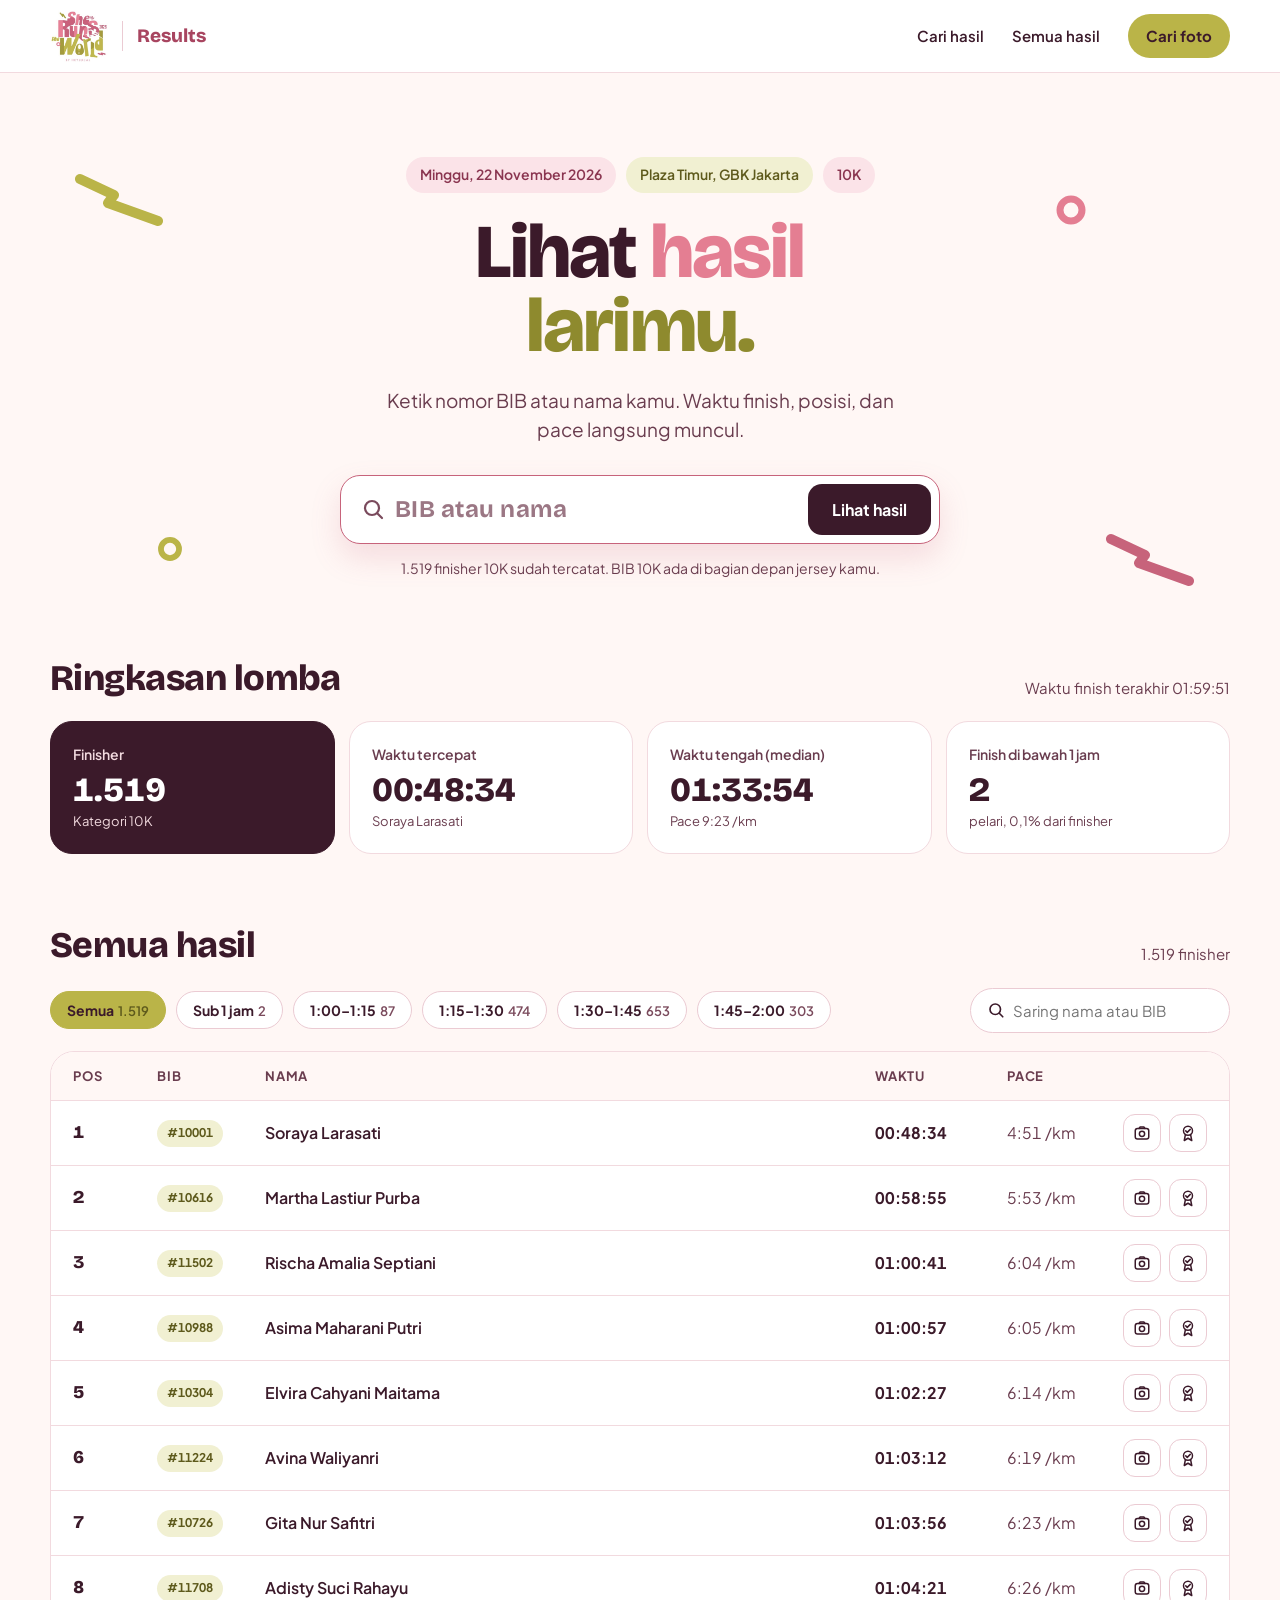
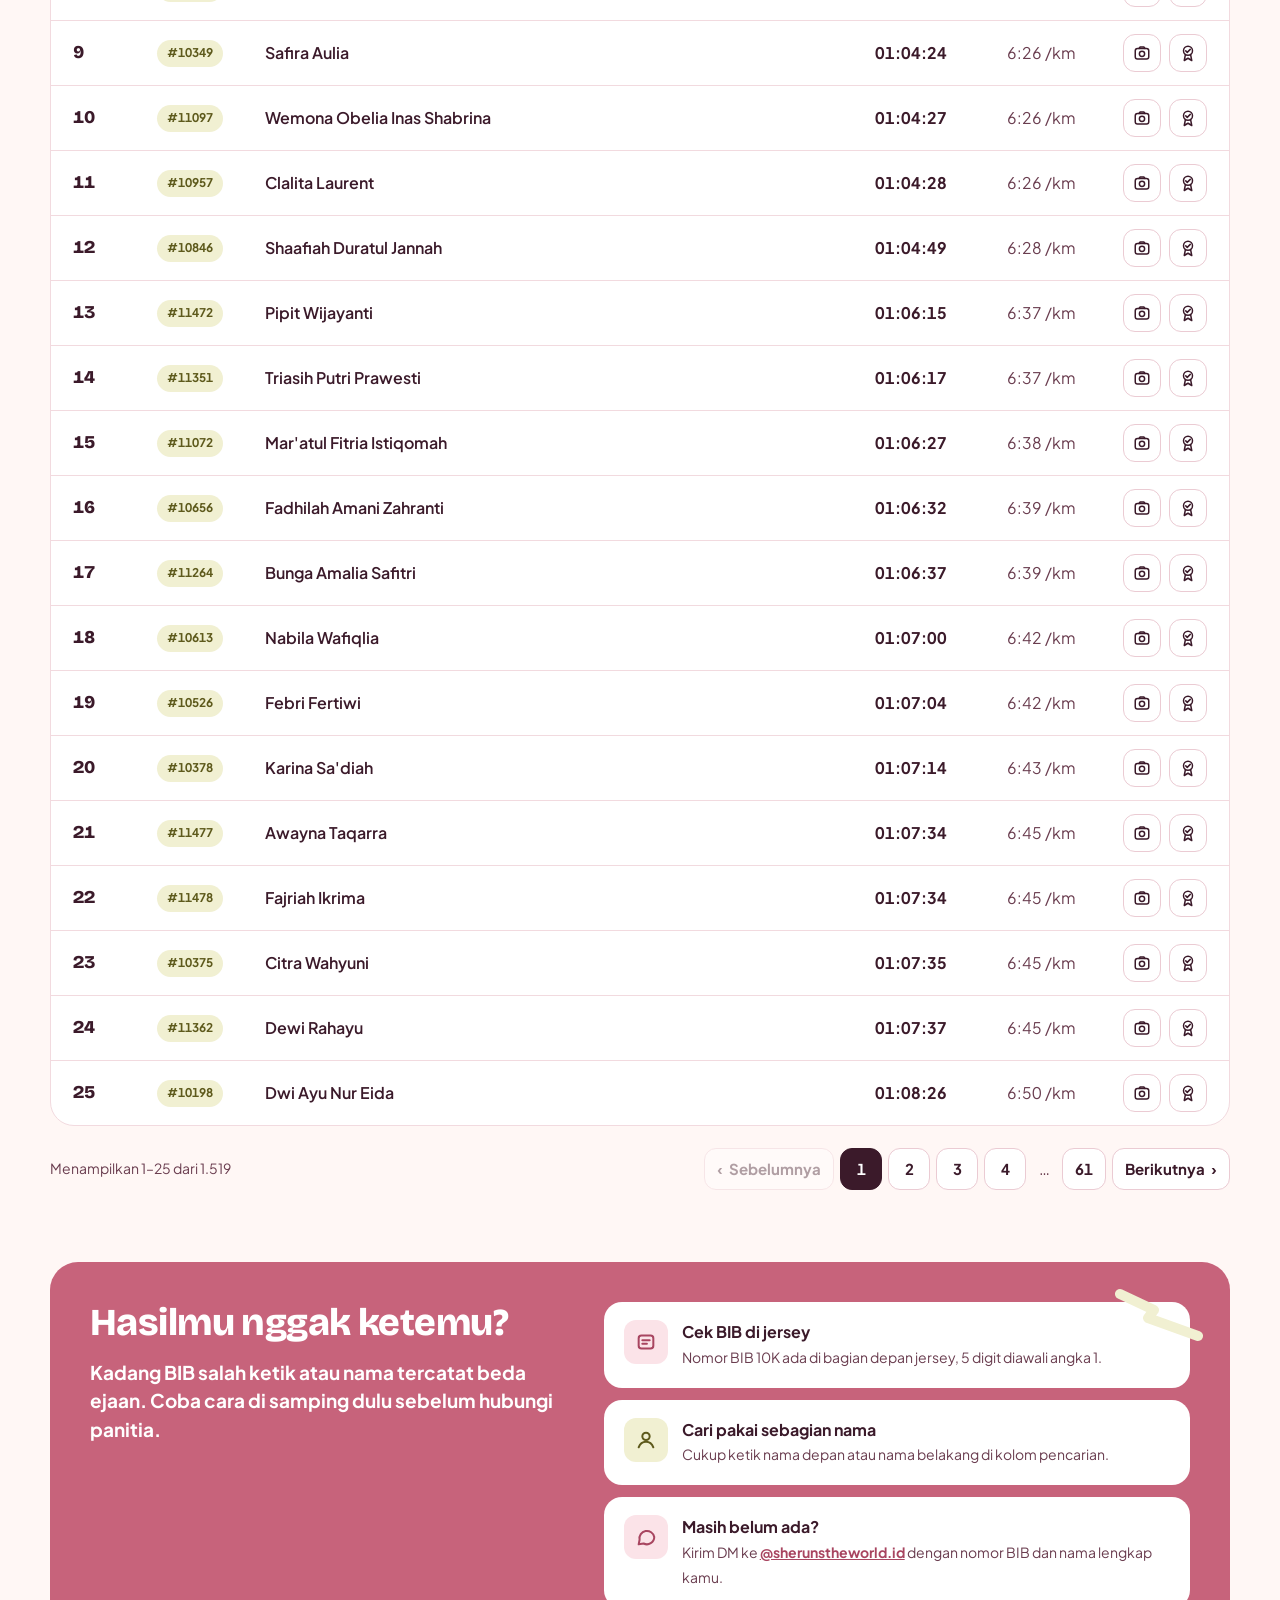
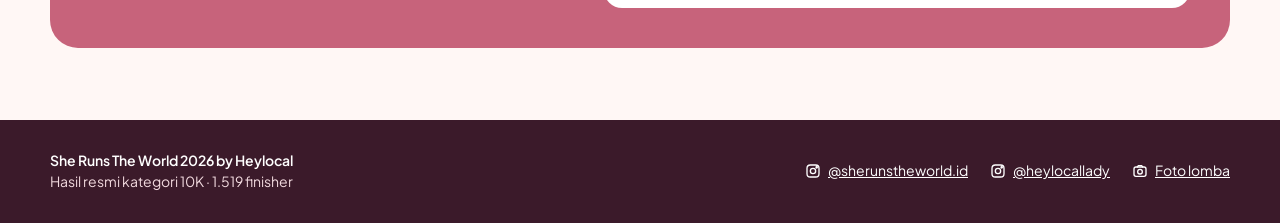
==== public/index.html @ 6acf8488 "Deploy as Cloudflare Worker with static assets Move the site into public/ and add wrangler.jsonc for" ====
<!DOCTYPE html>
<html lang="id">
<head>
<meta charset="utf-8">
<meta name="viewport" content="width=device-width, initial-scale=1">
<title>Hasil Lomba She Runs The World 2026</title>
<meta name="description" content="Hasil resmi She Runs The World 2026 kategori 10K. Cari waktu finish, posisi, pace, foto, dan unduh e-sertifikat pakai nomor BIB atau nama.">
<meta name="theme-color" content="#FFF7F5">
<meta property="og:type" content="website">
<meta property="og:title" content="Hasil Lomba She Runs The World 2026">
<meta property="og:description" content="Cari waktu finish, posisi, pace, foto, dan e-sertifikat kamu pakai nomor BIB atau nama.">
<meta property="og:url" content="https://raceresult.sherunstheworld.id/">
<meta property="og:image" content="https://raceresult.sherunstheworld.id/assets/logo.webp">
<link rel="icon" type="image/webp" href="assets/logo.webp">
<link rel="preload" href="data/results.json" as="fetch" crossorigin>
<link rel="preconnect" href="https://fonts.googleapis.com">
<link rel="preconnect" href="https://fonts.gstatic.com" crossorigin>
<link href="https://fonts.googleapis.com/css2?family=Bricolage+Grotesque:opsz,wght@12..96,700;12..96,800&family=Plus+Jakarta+Sans:wght@400;500;600;700&display=swap" rel="stylesheet">
<link rel="stylesheet" href="assets/style.css">
</head>
<body>
<a class="skip" href="#cari">Lewati ke pencarian</a>

<header class="topbar">
  <div class="wrap topbar-in">
    <a class="brand" href="#cari" aria-label="She Runs The World 2026, Results">
      <img src="assets/logo.webp" alt="" width="58" height="52">
      <span class="brand-div" aria-hidden="true"></span>
      <span class="brand-label">Results</span>
    </a>
    <nav class="nav" aria-label="Navigasi utama">
      <a href="#cari">Cari hasil</a>
      <a href="#semua">Semua hasil</a>
      <a class="btn-olive" href="https://photos-srtw2026.dodi-wahyono.workers.dev/" target="_blank" rel="noopener">Cari foto</a>
    </nav>
  </div>
</header>

<main>
  <section class="hero wrap" id="cari">
    <svg class="deco d1" aria-hidden="true" width="90" height="60" viewBox="0 0 90 60"><path d="M6 10 L40 26 L34 34 L84 52" fill="none" stroke="#BAB448" stroke-width="10" stroke-linecap="round" stroke-linejoin="round"/></svg>
    <svg class="deco d2" aria-hidden="true" width="90" height="60" viewBox="0 0 90 60"><path d="M6 10 L40 26 L34 34 L84 52" fill="none" stroke="#C7637B" stroke-width="10" stroke-linecap="round" stroke-linejoin="round"/></svg>
    <svg class="deco d3" aria-hidden="true" width="34" height="34" viewBox="0 0 34 34"><circle cx="17" cy="17" r="11" fill="none" stroke="#E47E92" stroke-width="7"/></svg>
    <svg class="deco d4" aria-hidden="true" width="28" height="28" viewBox="0 0 34 34"><circle cx="17" cy="17" r="11" fill="none" stroke="#BAB448" stroke-width="7"/></svg>

    <div class="hero-copy">
      <div class="pills">
        <span class="pill pink">Minggu, 22 November 2026</span>
        <span class="pill olive">Plaza Timur, GBK Jakarta</span>
        <span class="pill pink" id="pill-cat">10K</span>
      </div>
      <h1>Lihat <span class="c-pink">hasil</span><br><span class="c-olive">larimu.</span></h1>
      <p class="lead">Ketik nomor BIB atau nama kamu. Waktu finish, posisi, dan pace langsung muncul.</p>
      <form class="search" id="search-form" role="search" novalidate>
        <svg aria-hidden="true" width="24" height="24" viewBox="0 0 24 24" fill="none" stroke="currentColor" stroke-width="2.2" stroke-linecap="round" stroke-linejoin="round"><circle cx="11" cy="11" r="7"/><path d="M21 21l-4.3-4.3"/></svg>
        <label for="q" class="sr-only">Nomor BIB atau nama</label>
        <input id="q" type="search" autocomplete="off" placeholder="BIB atau nama" aria-describedby="helper" maxlength="60">
        <button class="btn-plum" type="submit">Lihat hasil</button>
      </form>
      <p class="helper" id="helper" aria-live="polite">Memuat data hasil…</p>
      <ul class="suggest" id="suggest" aria-label="Hasil pencarian nama"></ul>
    </div>

  </section>

  <section class="result wrap" id="hasil" hidden aria-live="polite"></section>

  <section class="block wrap" aria-labelledby="ringkas-h">
    <div class="sec-head"><h2 id="ringkas-h">Ringkasan lomba</h2><p class="sec-sub" id="ringkas-sub"></p></div>
    <div class="stats" id="stats"></div>
  </section>

  <section class="block wrap" id="semua" aria-labelledby="semua-h">
    <div class="sec-head"><h2 id="semua-h">Semua hasil</h2><p class="sec-sub" id="tcount"></p></div>
    <div class="filters" id="filters" role="group" aria-label="Filter waktu finish">
      <label class="tsearch"><svg aria-hidden="true" width="18" height="18" viewBox="0 0 24 24" fill="none" stroke="currentColor" stroke-width="2.2" stroke-linecap="round"><circle cx="11" cy="11" r="7"/><path d="M21 21l-4.3-4.3"/></svg><span class="sr-only">Saring tabel</span><input id="tq" type="search" placeholder="Saring nama atau BIB" autocomplete="off"></label>
    </div>
    <div class="table" role="table" aria-label="Hasil lomba">
      <div class="trow head" role="row"><span role="columnheader">Pos</span><span role="columnheader">BIB</span><span role="columnheader">Nama</span><span role="columnheader">Waktu</span><span role="columnheader" class="pc">Pace</span><span role="columnheader" class="ft"><span class="sr-only">Foto</span></span></div>
      <div id="tbody"></div>
    </div>
    <div class="pager-wrap"><p id="shown" aria-live="polite"></p><nav class="pager" id="pager" aria-label="Halaman hasil"></nav></div>
  </section>

  <section class="block wrap">
    <div class="help">
      <svg class="deco" style="right:26px;top:22px" aria-hidden="true" width="90" height="60" viewBox="0 0 90 60"><path d="M6 10 L40 26 L34 34 L84 52" fill="none" stroke="#F1F0D2" stroke-width="10" stroke-linecap="round" stroke-linejoin="round"/></svg>
      <div>
        <h2>Hasilmu nggak ketemu?</h2>
        <p class="big">Kadang BIB salah ketik atau nama tercatat beda ejaan. Coba cara di samping dulu sebelum hubungi panitia.</p>
      </div>
      <div class="help-cards">
        <div class="hcard"><div class="ic"><svg width="22" height="22" viewBox="0 0 24 24" fill="none" stroke="currentColor" stroke-width="2.2" stroke-linecap="round" aria-hidden="true"><rect x="4" y="5" width="16" height="14" rx="3"/><path d="M8 10h8M8 14h5"/></svg></div><div><b>Cek BIB di jersey</b><span>Nomor BIB 10K ada di bagian depan jersey, 5 digit diawali angka 1.</span></div></div>
        <div class="hcard o"><div class="ic"><svg width="22" height="22" viewBox="0 0 24 24" fill="none" stroke="currentColor" stroke-width="2.2" stroke-linecap="round" aria-hidden="true"><circle cx="12" cy="8" r="4"/><path d="M4 20c1.5-4 4.5-6 8-6s6.5 2 8 6"/></svg></div><div><b>Cari pakai sebagian nama</b><span>Cukup ketik nama depan atau nama belakang di kolom pencarian.</span></div></div>
        <div class="hcard"><div class="ic"><svg width="22" height="22" viewBox="0 0 24 24" fill="none" stroke="currentColor" stroke-width="2.2" stroke-linecap="round" stroke-linejoin="round" aria-hidden="true"><path d="M21 12a8 8 0 0 1-11.6 7.1L4 20l1-5A8 8 0 1 1 21 12z"/></svg></div><div><b>Masih belum ada?</b><span>Kirim DM ke <a href="https://www.instagram.com/sherunstheworld.id/" target="_blank" rel="noopener">@sherunstheworld.id</a> dengan nomor BIB dan nama lengkap kamu.</span></div></div>
      </div>
    </div>
  </section>
</main>

<div class="toast" id="toast" role="status" aria-live="polite"></div>
<div class="modal" id="cert-modal" hidden>
  <div class="mbox" role="dialog" aria-modal="true" aria-labelledby="cert-title">
    <div class="mhead"><h2 id="cert-title">E-sertifikat</h2><button class="mclose" id="cert-close" type="button" aria-label="Tutup">&times;</button></div>
    <div class="mprev" id="cert-prev"></div>
    <div class="mfoot">
      <p id="cert-size">Menyiapkan file PDF…</p>
      <a class="btn-plum" id="cert-dl" aria-disabled="true"><svg width="18" height="18" viewBox="0 0 24 24" fill="none" stroke="currentColor" stroke-width="2.2" stroke-linecap="round" stroke-linejoin="round" aria-hidden="true"><path d="M12 4v11"/><path d="M7 10l5 5 5-5"/><path d="M5 20h14"/></svg> Unduh PDF</a>
    </div>
  </div>
</div>

<footer>
  <div class="wrap foot-in">
    <p><b>She Runs The World 2026 by Heylocal</b><br><span id="foot-meta">Hasil resmi kategori 10K</span></p>
    <div class="foot-links">
      <a href="https://www.instagram.com/sherunstheworld.id/" target="_blank" rel="noopener"><svg width="16" height="16" viewBox="0 0 24 24" fill="none" stroke="currentColor" stroke-width="2" aria-hidden="true"><rect x="3" y="3" width="18" height="18" rx="5"/><circle cx="12" cy="12" r="4"/><circle cx="17.5" cy="6.5" r="1" fill="currentColor"/></svg>@sherunstheworld.id</a>
      <a href="https://www.instagram.com/heylocallady/" target="_blank" rel="noopener"><svg width="16" height="16" viewBox="0 0 24 24" fill="none" stroke="currentColor" stroke-width="2" aria-hidden="true"><rect x="3" y="3" width="18" height="18" rx="5"/><circle cx="12" cy="12" r="4"/><circle cx="17.5" cy="6.5" r="1" fill="currentColor"/></svg>@heylocallady</a>
      <a href="https://photos-srtw2026.dodi-wahyono.workers.dev/" target="_blank" rel="noopener"><svg width="16" height="16" viewBox="0 0 24 24" fill="none" stroke="currentColor" stroke-width="2" stroke-linecap="round" stroke-linejoin="round" aria-hidden="true"><rect x="3" y="6" width="18" height="14" rx="3"/><circle cx="12" cy="13" r="3.5"/><path d="M8 6l1.5-2h5L16 6"/></svg>Foto lomba</a>
    </div>
  </div>
</footer>

<script src="assets/app.js" defer></script>
</body>
</html>
---- public/assets/style.css ----
@font-face{font-family:'SRTW Cert';font-weight:700;font-display:block;src:url(fonts/srtw-cert-700.woff2) format('woff2')}
@font-face{font-family:'SRTW Cert';font-weight:800;font-display:block;src:url(fonts/srtw-cert-800.woff2) format('woff2')}
:root{
  --bg:#FFF7F5; --plum:#3B1A2A; --plum-hover:#56273D; --muted:#6A3D4F; --muted-2:#7A4A5C;
  --rose:#C7637B; --rose-ink:#A84560; --rose-deep:#8A3550; --pink:#E47E92; --pink-tint:#FBE3E8;
  --olive:#BAB448; --olive-hover:#A9A33E; --olive-ink:#5E5A1C; --olive-text:#8E8A2E; --olive-tint:#F1F0D2;
  --line:#F2DADF; --line-2:#EBCBD3; --white:#fff; --error:#A3243F;
  --font-body:'Plus Jakarta Sans',system-ui,-apple-system,'Segoe UI',Roboto,sans-serif;
  --font-display:'Bricolage Grotesque','Plus Jakarta Sans',system-ui,sans-serif;
  --wrap:1180px;
}
*{box-sizing:border-box}
html{scroll-behavior:smooth;scroll-padding-top:88px}
body{margin:0;background:var(--bg);color:var(--plum);font-family:var(--font-body);font-size:16px;line-height:1.55;-webkit-font-smoothing:antialiased}
a{color:inherit}
img{display:block;max-width:100%}
button{font-family:inherit}
.wrap{width:min(100% - 40px,var(--wrap));margin-inline:auto}
.sr-only{position:absolute;width:1px;height:1px;padding:0;margin:-1px;overflow:hidden;clip:rect(0,0,0,0);white-space:nowrap;border:0}
.skip{position:absolute;left:-999px;top:8px;background:var(--plum);color:#fff;padding:8px 14px;border-radius:10px;z-index:50}
.skip:focus{left:12px}
:focus-visible{outline:3px solid var(--pink);outline-offset:3px;border-radius:8px}

/* ---------- header ---------- */
.topbar{position:sticky;top:0;z-index:30;background:rgba(255,255,255,.92);backdrop-filter:blur(10px);border-bottom:1px solid var(--line)}
.topbar-in{display:flex;align-items:center;justify-content:space-between;height:72px;gap:16px}
.brand{display:flex;align-items:center;gap:14px;text-decoration:none}
.brand img{width:58px;height:auto}
.brand-div{width:1px;height:30px;background:var(--line-2)}
.brand-label{font-family:var(--font-display);font-weight:800;font-size:19px;color:var(--rose-ink)}
.nav{display:flex;align-items:center;gap:28px;font-weight:600;font-size:15px}
.nav a{text-decoration:none}
.nav a:not(.btn-olive):hover{color:var(--rose-ink)}
.btn-olive{background:var(--olive);color:var(--plum);padding:10px 18px;border-radius:999px;font-weight:700;text-decoration:none;transition:background .15s}
.btn-olive:hover{background:var(--olive-hover)}

/* ---------- hero ---------- */
.hero{position:relative;padding:84px 0 80px;text-align:center}
.hero-copy{min-width:0;max-width:760px;margin:0 auto}
.pills{display:flex;flex-wrap:wrap;justify-content:center;gap:10px;margin-bottom:22px}
.pill{font-size:14px;font-weight:600;padding:7px 14px;border-radius:999px}
.pill.pink{background:var(--pink-tint);color:var(--rose-deep)}
.pill.olive{background:var(--olive-tint);color:var(--olive-ink)}
h1{font-family:var(--font-display);font-weight:800;font-size:clamp(46px,6.4vw,76px);line-height:.98;letter-spacing:-.025em;margin:0 0 22px}
h1 .c-pink{color:var(--pink)} h1 .c-olive{color:var(--olive-text)}
.lead{font-size:19px;color:var(--muted);max-width:540px;margin:0 auto 30px}
.search{display:flex;align-items:center;gap:10px;background:#fff;border:1.6px solid var(--rose);border-radius:20px;padding:8px 8px 8px 20px;box-shadow:0 14px 30px rgba(199,99,123,.18);max-width:600px;margin:0 auto;text-align:left}
.search svg{flex:none;color:var(--muted-2)}
.search input{flex:1;min-width:0;border:0;outline:0;background:transparent;font-family:var(--font-display);font-weight:700;font-size:24px;letter-spacing:.02em;color:var(--plum);padding:10px 0}
input[type=search]::-webkit-search-cancel-button{-webkit-appearance:none;appearance:none}
.search input::placeholder{color:var(--muted-2);opacity:.75}
.btn-plum{background:var(--plum);color:#fff;border:0;border-radius:14px;padding:15px 24px;font-weight:700;font-size:16px;cursor:pointer;white-space:nowrap;text-decoration:none;display:inline-flex;align-items:center;gap:8px;transition:background .15s}
.btn-plum:hover{background:var(--plum-hover)}
.helper{font-size:14px;color:var(--muted);margin:14px 0 0}
.helper.err{color:var(--error);font-weight:600}
.suggest{list-style:none;margin:12px auto 0;padding:6px;max-width:600px;text-align:left;background:#fff;border:1px solid var(--line);border-radius:18px}
.suggest:empty{display:none}
.suggest button{all:unset;box-sizing:border-box;width:100%;display:grid;grid-template-columns:1fr auto auto;gap:14px;align-items:center;padding:10px 12px;border-radius:12px;cursor:pointer}
.suggest button:hover,.suggest button:focus-visible{background:var(--pink-tint)}
.suggest .s-name{font-weight:600}
.suggest .s-time{font-variant-numeric:tabular-nums;color:var(--muted);font-size:14px}
.deco{position:absolute;pointer-events:none}
.d1{top:96px;left:2%}
.d2{bottom:70px;right:3%}
.d3{top:120px;right:12%}
.d4{bottom:96px;left:9%}

.chip{display:inline-block;font-size:12px;font-weight:700;padding:4px 10px;border-radius:999px;background:var(--olive-tint);color:var(--olive-ink);font-variant-numeric:tabular-nums}
.chip.pink{background:var(--pink-tint);color:var(--rose-deep)}

/* ---------- result card ---------- */
.result{margin-bottom:64px}
.rcard{position:relative;background:#fff;border:1.6px solid var(--rose);border-radius:28px;box-shadow:0 18px 40px rgba(199,99,123,.18);padding:34px;display:grid;grid-template-columns:1.05fr .95fr;gap:34px;overflow:hidden}
.rcard .eyebrow{display:flex;gap:8px;flex-wrap:wrap;margin-bottom:14px}
.rname{font-family:var(--font-display);font-weight:800;font-size:clamp(28px,3.6vw,42px);line-height:1.05;letter-spacing:-.015em;margin:0 0 22px}
.rname.unknown{color:var(--muted-2)}
.rtime-label{font-weight:700;font-size:14px;color:var(--muted);text-transform:uppercase;letter-spacing:.08em}
.rtime{font-family:var(--font-display);font-weight:800;font-size:clamp(56px,8vw,96px);line-height:.95;letter-spacing:-.03em;color:var(--rose-ink);font-variant-numeric:tabular-nums;margin:4px 0 24px}
.rprog{margin-top:4px}
.rprog-text{font-size:15px;color:var(--muted);margin:0 0 10px}
.rprog-text b{color:var(--plum)}
.track{position:relative;height:12px;border-radius:999px;background:var(--pink-tint)}
.track-fill{position:absolute;inset:0 auto 0 0;border-radius:999px;background:var(--olive)}
.track-dot{position:absolute;top:50%;width:22px;height:22px;border-radius:50%;background:var(--plum);border:4px solid #fff;transform:translate(-50%,-50%);box-shadow:0 2px 8px rgba(59,26,42,.25)}
.track-ends{display:flex;justify-content:space-between;font-size:12px;color:var(--muted);margin-top:8px}
.rstats{display:grid;grid-template-columns:1fr 1fr;gap:12px;align-content:start}
.rstat{background:var(--bg);border:1px solid var(--line);border-radius:18px;padding:18px}
.rstat .k{font-size:13px;font-weight:600;color:var(--muted)}
.rstat .v{font-family:var(--font-display);font-weight:800;font-size:32px;line-height:1.1;margin-top:4px;font-variant-numeric:tabular-nums}
.rstat .s{font-size:13px;color:var(--muted)}
.rstat.hl{background:var(--olive-tint);border-color:transparent;grid-column:1/-1}
.rstat.hl .v{color:var(--olive-ink)}
.ractions{grid-column:1/-1;display:flex;flex-wrap:wrap;gap:12px;padding-top:6px;border-top:1px solid var(--line);padding-top:22px}
.btn-ghost{background:#fff;color:var(--plum);border:1.5px solid var(--plum);border-radius:14px;padding:13px 20px;font-weight:700;font-size:15px;cursor:pointer;text-decoration:none}
.btn-ghost:hover{background:var(--pink-tint)}
.rcard .deco{right:22px;top:20px}

/* ---------- sections ---------- */
section.block{margin-bottom:72px}
.sec-head{display:flex;align-items:end;justify-content:space-between;gap:16px;flex-wrap:wrap;margin-bottom:22px}
h2{font-family:var(--font-display);font-weight:800;font-size:clamp(28px,3vw,36px);letter-spacing:-.015em;line-height:1.1;margin:0}
.sec-sub{color:var(--muted);font-size:15px;margin:0}

/* stats */
.stats{display:grid;grid-template-columns:repeat(4,1fr);gap:14px}
.stat{min-width:0;background:#fff;border:1px solid var(--line);border-radius:22px;padding:22px}
.stat .k{font-size:14px;font-weight:600;color:var(--muted)}
.stat .v{font-family:var(--font-display);font-weight:800;font-size:34px;line-height:1.1;margin:6px 0 2px;font-variant-numeric:tabular-nums}
.stat .s{font-size:13px;color:var(--muted)}
.stat:first-child{background:var(--plum);border-color:var(--plum);color:#fff}
.stat:first-child .k,.stat:first-child .s{color:#F2DADF}

/* table */
.filters{display:flex;gap:10px;flex-wrap:wrap;align-items:center;margin-bottom:18px}
.fchip{background:#fff;border:1.5px solid var(--line-2);border-radius:999px;padding:9px 16px;font-weight:700;font-size:14px;cursor:pointer;color:var(--plum)}
.fchip small{font-weight:600;color:var(--muted-2);margin-left:4px;font-size:13px}
.fchip[aria-pressed=true]{background:var(--olive);border-color:var(--olive)}
.fchip[aria-pressed=true] small{color:var(--olive-ink)}
.tsearch{margin-left:auto;display:flex;align-items:center;gap:8px;background:#fff;border:1.5px solid var(--line-2);border-radius:999px;padding:0 16px;min-width:260px}
.tsearch input{border:0;outline:0;background:transparent;font:inherit;font-size:15px;padding:10px 0;flex:1;min-width:0;color:var(--plum)}
.tsearch:focus-within{border-color:var(--rose)}
.table{background:#fff;border:1px solid var(--line);border-radius:24px;overflow:hidden}
.trow{display:grid;grid-template-columns:72px 96px 1fr 120px 100px 88px;align-items:center;gap:12px;padding:13px 22px;border-top:1px solid var(--line);font-variant-numeric:tabular-nums}
.trow.head{border-top:0;background:var(--bg);font-size:13px;font-weight:700;color:var(--muted);text-transform:uppercase;letter-spacing:.06em;padding-block:14px}
.trow.r{cursor:pointer;transition:background .12s}
.trow.r:hover{background:#FFFBFA}
.trow .pos{font-family:var(--font-display);font-weight:800;font-size:18px}
.trow .nm{font-weight:600;min-width:0;overflow:hidden;text-overflow:ellipsis;white-space:nowrap}
.trow .nm.unknown{color:var(--muted-2);font-weight:500;font-style:italic}
.trow .tm{font-weight:700}
.trow .pc{color:var(--muted)}
.icon-btn{width:38px;height:38px;border-radius:12px;border:1.5px solid var(--line-2);display:grid;place-items:center;color:var(--plum);background:#fff;text-decoration:none}
.icon-btn:hover{border-color:var(--rose);color:var(--rose-ink)}
button.icon-btn{cursor:pointer;padding:0}
.ft{display:flex;gap:8px;justify-content:flex-end}
.modal{position:fixed;inset:0;z-index:70;background:rgba(59,26,42,.62);display:grid;place-items:center;padding:20px}
.modal[hidden]{display:none}
.mbox{background:#fff;border-radius:26px;width:min(760px,100%);max-height:calc(100vh - 40px);overflow:auto;padding:24px;box-shadow:0 30px 60px rgba(59,26,42,.35)}
.mhead{display:flex;justify-content:space-between;align-items:center;gap:12px;margin-bottom:16px}
.mhead h2{font-size:24px}
.mclose{width:40px;height:40px;border-radius:12px;border:1.5px solid var(--line-2);background:#fff;cursor:pointer;font-size:22px;line-height:1;color:var(--plum)}
.mclose:hover{border-color:var(--rose)}
.mprev{position:relative;aspect-ratio:2025/1620;border-radius:16px;overflow:hidden;background:var(--olive-tint);display:grid;place-items:center}
.mprev canvas{display:block;width:100%;height:100%}
.mprev .loading{font-weight:600;color:var(--olive-ink)}
.mfoot{display:flex;flex-wrap:wrap;gap:12px;align-items:center;justify-content:space-between;margin-top:18px}
.mfoot p{margin:0;font-size:13px;color:var(--muted);max-width:360px}
.btn-plum[aria-disabled=true]{opacity:.5;pointer-events:none}
.toast{position:fixed;left:50%;bottom:24px;transform:translate(-50%,20px);background:var(--plum);color:#fff;font-size:14px;font-weight:600;padding:12px 18px;border-radius:14px;box-shadow:0 10px 30px rgba(59,26,42,.3);opacity:0;pointer-events:none;transition:opacity .2s,transform .2s;z-index:60;max-width:calc(100% - 32px);text-align:center}
.toast.show{opacity:1;transform:translate(-50%,0)}
.btn-ghost{display:inline-flex;align-items:center;gap:8px}
.empty{padding:40px 22px;text-align:center;color:var(--muted)}
.pager-wrap{display:flex;justify-content:space-between;align-items:center;gap:14px;flex-wrap:wrap;margin-top:22px}
.pager-wrap p{margin:0;font-size:14px;color:var(--muted)}
.pager{display:flex;align-items:center;gap:6px;flex-wrap:wrap}
.pg{min-width:42px;height:42px;padding:0 12px;border-radius:12px;border:1.5px solid var(--line-2);background:#fff;color:var(--plum);font-weight:700;font-size:15px;cursor:pointer;font-variant-numeric:tabular-nums;display:inline-flex;align-items:center;justify-content:center;gap:6px}
.pg:hover:not(:disabled):not([aria-current]){border-color:var(--rose);color:var(--rose-ink)}
.pg[aria-current=page]{background:var(--plum);border-color:var(--plum);color:#fff;cursor:default}
.pg:disabled{opacity:.4;cursor:default}
.pg-gap{min-width:24px;text-align:center;color:var(--muted)}

/* help */
.help{background:var(--rose);border-radius:28px;padding:40px;display:grid;grid-template-columns:.9fr 1.1fr;gap:34px;color:#fff;position:relative;overflow:hidden}
.help h2{color:#fff;font-size:clamp(28px,3vw,38px);margin-bottom:14px}
.help p.big{font-size:19px;font-weight:700;line-height:1.5;margin:0}
.help-cards{display:grid;gap:12px}
.hcard{background:#fff;color:var(--plum);border-radius:18px;padding:18px 20px;display:grid;grid-template-columns:44px 1fr;gap:14px;align-items:start}
.hcard .ic{width:44px;height:44px;border-radius:12px;display:grid;place-items:center;background:var(--pink-tint);color:var(--rose-ink)}
.hcard.o .ic{background:var(--olive-tint);color:var(--olive-ink)}
.hcard b{display:block;font-size:16px}
.hcard span{font-size:14px;color:var(--muted)}
.hcard a{color:var(--rose-ink);font-weight:700}

footer{background:var(--plum);color:#fff;margin-top:72px}
.foot-in{display:flex;justify-content:space-between;align-items:center;gap:20px;flex-wrap:wrap;padding:30px 0}
.foot-in p{margin:0;font-size:14px;color:#F2DADF}
.foot-in p b{color:#fff;font-weight:600}
.foot-links{display:flex;gap:22px;flex-wrap:wrap;font-size:14px}
.foot-links a{display:inline-flex;align-items:center;gap:7px;color:#fff}

/* ---------- responsive ---------- */
@media (max-width:980px){
  .stats{grid-template-columns:repeat(2,1fr)}
  .rcard{grid-template-columns:1fr}
  .help{grid-template-columns:1fr}
  .trow{grid-template-columns:56px 80px 1fr 100px 88px}
  .trow .pc{display:none}
}
@media (max-width:820px){
  .nav a:not(.btn-olive){display:none}
  .hero{padding:44px 0 56px}
  .d1,.d4{display:none}
  .d2{bottom:14px;right:0;transform:scale(.7)}
  .d3{top:14px;right:4%}
  .rcard .deco{display:none}
  .tsearch{margin-left:0;width:100%;min-width:0}
}
@media (max-width:560px){
  .wrap{width:calc(100% - 28px)}
  .brand img{width:46px}
  .brand-label{font-size:17px}
  .search{flex-wrap:wrap;padding:8px 8px 8px 16px}
  .search input{font-size:21px}
  .search .btn-plum{width:100%;justify-content:center}
  .rcard{padding:24px 20px}
  .rstat .v{font-size:26px}
  .stats{gap:10px}
  .stat{padding:18px}
  .stat .v{font-size:26px}
  .help{padding:28px 22px}
  .trow{grid-template-columns:44px 1fr 84px;row-gap:2px;padding:12px 16px}
  .trow.head{display:none}
  .trow .bib{grid-column:2;grid-row:2;font-size:13px;color:var(--muted)}
  .trow .nm{grid-column:2;grid-row:1}
  .trow .pos{grid-row:1/3}
  .trow .tm{grid-column:3;grid-row:1/3;text-align:right}
  .trow .ft{display:none}
  .pager-wrap{justify-content:center}
  .pager-wrap p{width:100%;text-align:center}
  .pager{gap:4px;flex-wrap:nowrap}
  .pg{min-width:34px;height:38px;padding:0 8px;font-size:14px}
  .pg-gap{min-width:14px}
  .pg .pg-txt{display:none}
}
@media (max-width:380px){
  .pg.nb{display:none}
  .stat .v{font-size:22px}
  .rstats{grid-template-columns:1fr}
}
@media (prefers-reduced-motion:reduce){html{scroll-behavior:auto}*{transition:none!important}}
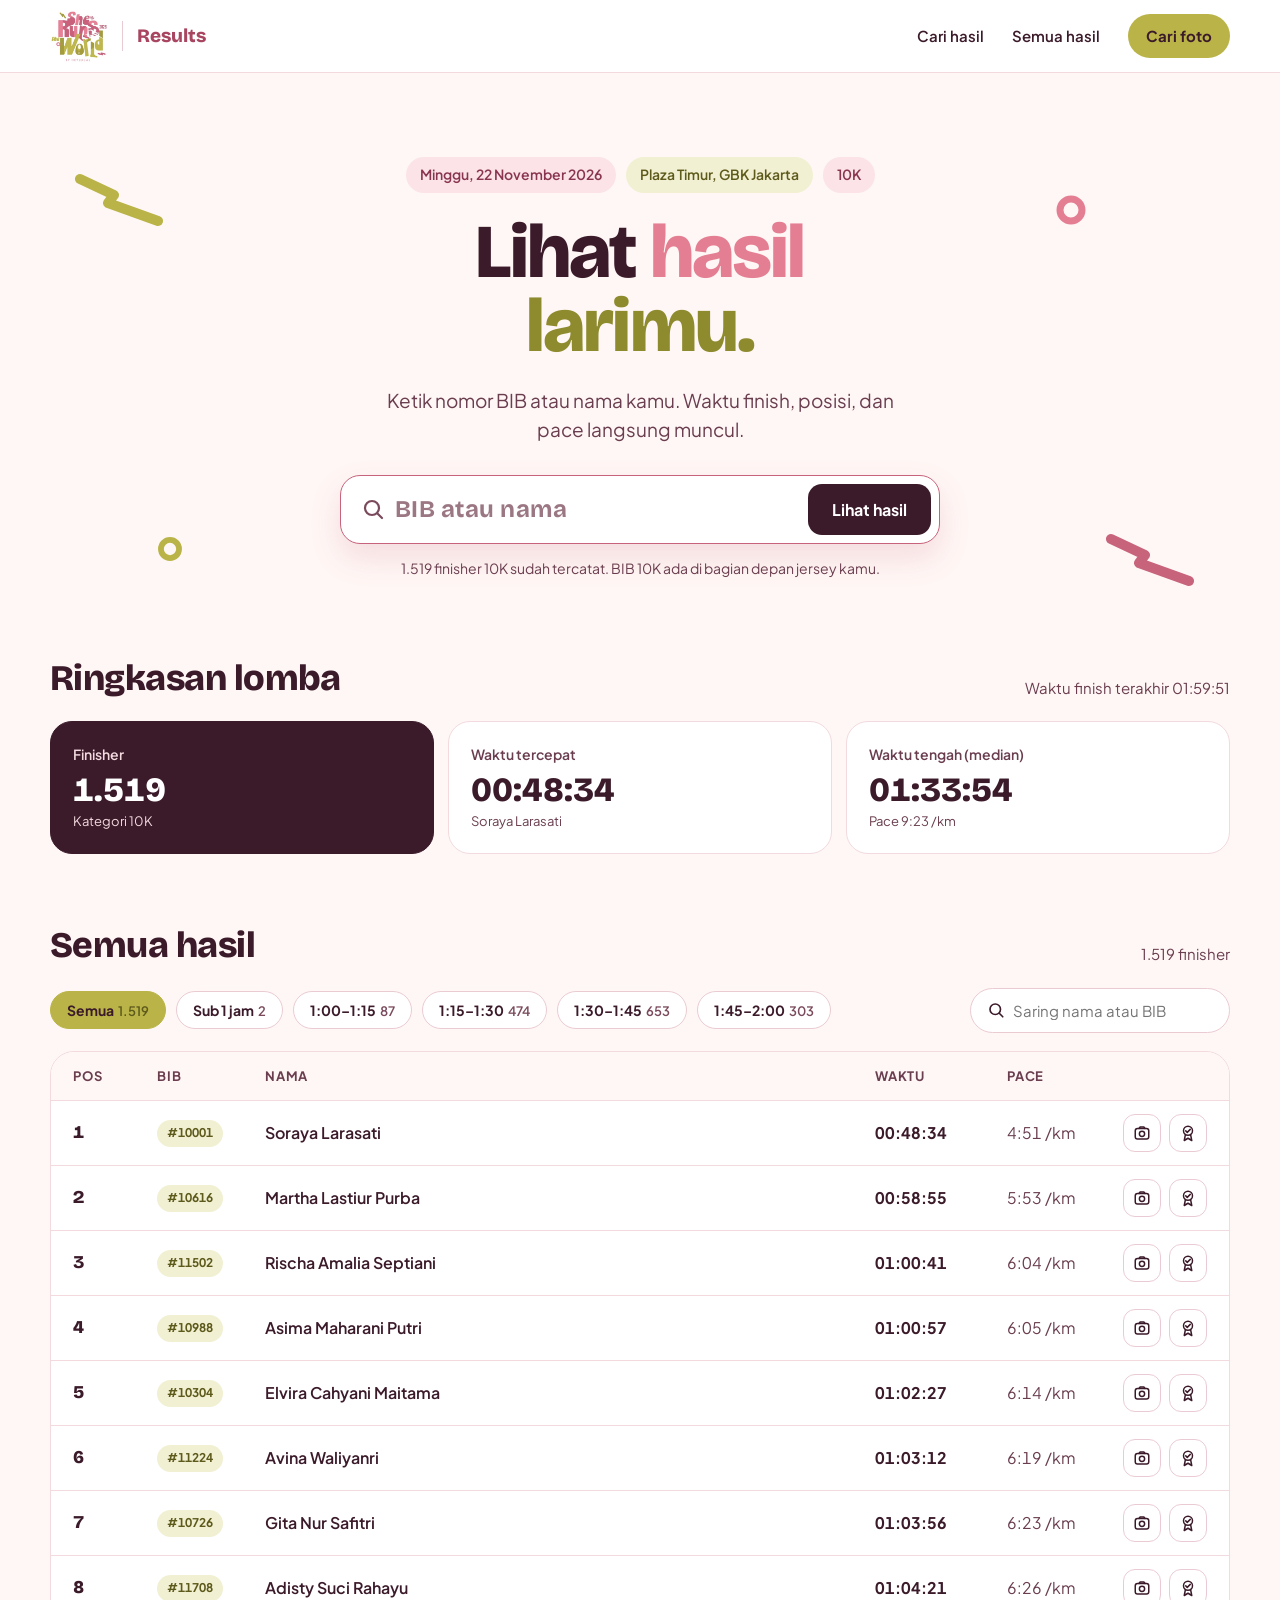
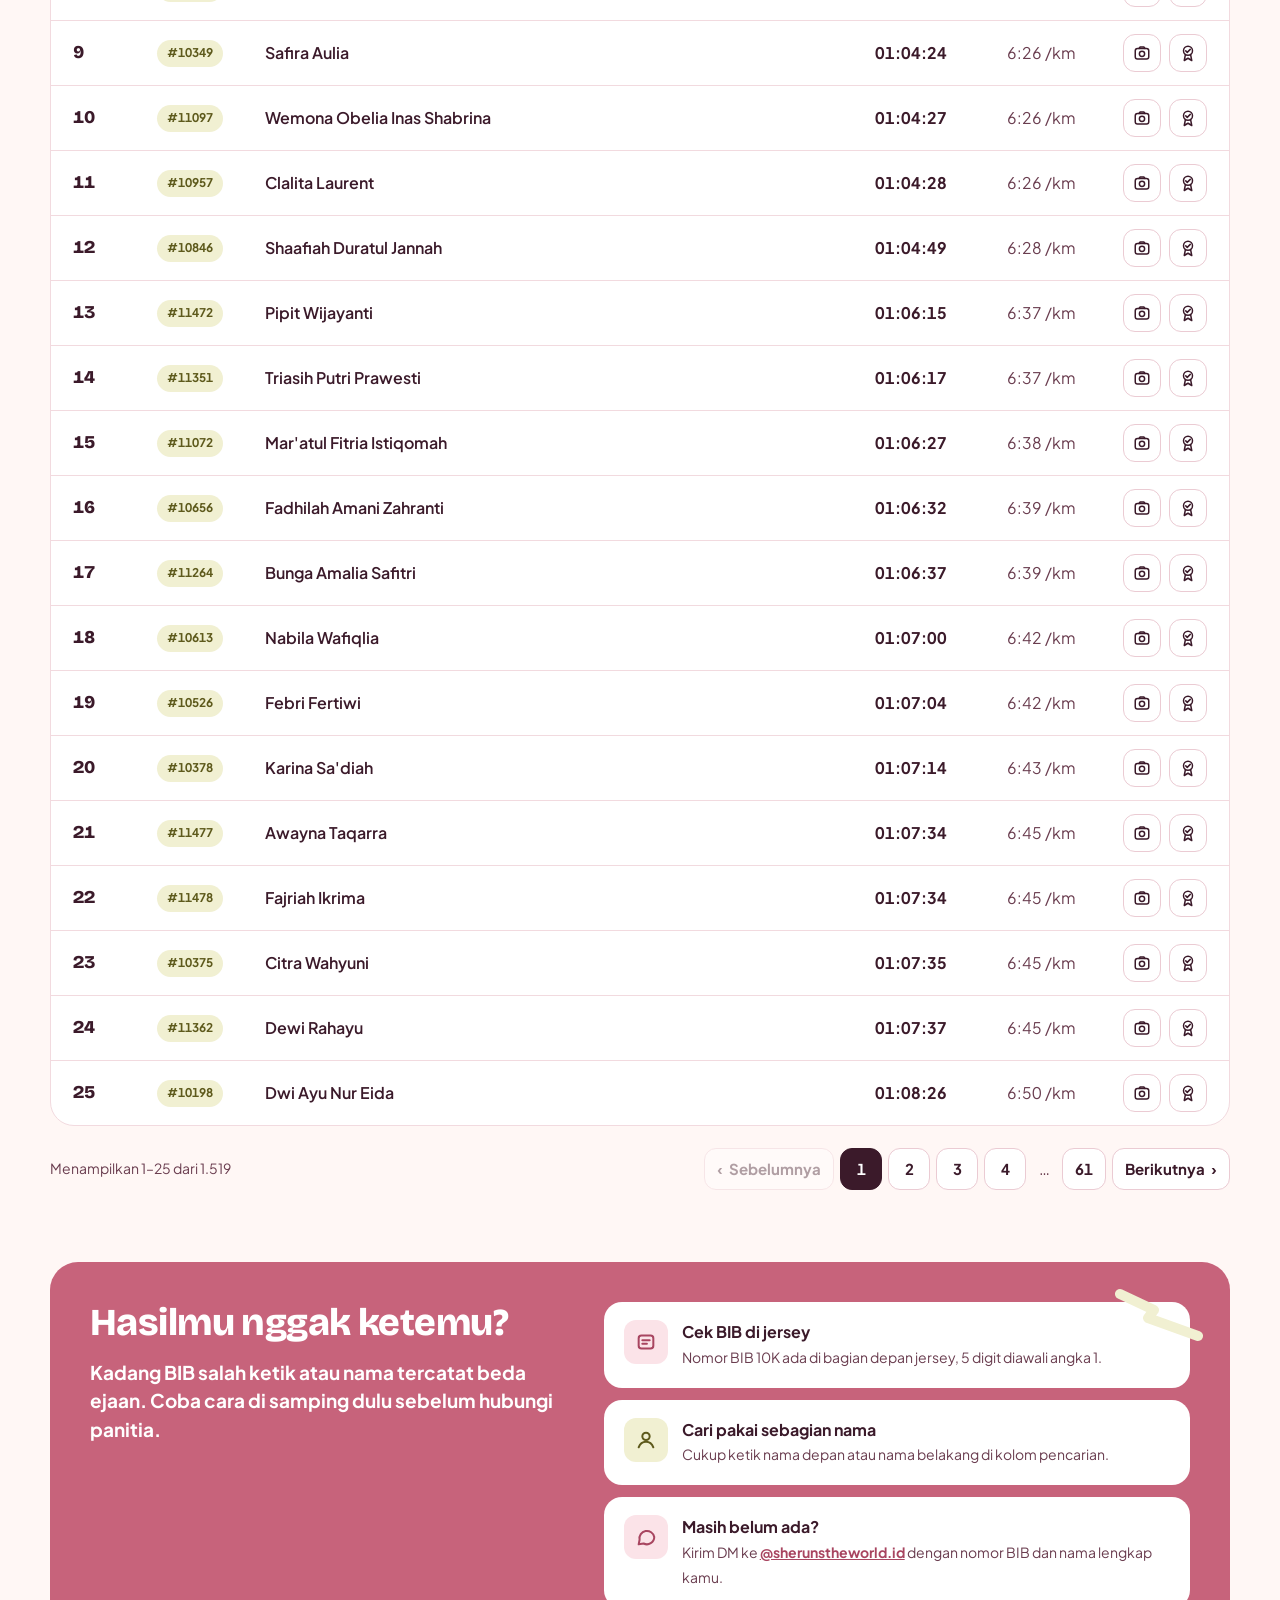
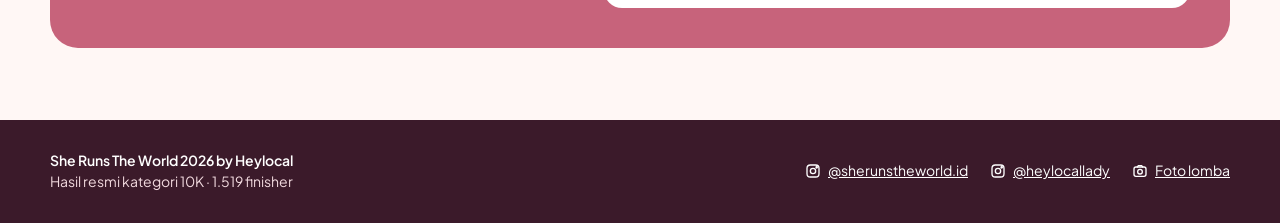
==== commit 6245fa6c: "Point photo links to gallery.sherunstheworld.id Co-Authored-By: Claude Opus 5.5 <noreply@anthropic.c" ====
--- a/public/index.html
+++ b/public/index.html
@@ -31,7 +31,7 @@
     <nav class="nav" aria-label="Navigasi utama">
       <a href="#cari">Cari hasil</a>
       <a href="#semua">Semua hasil</a>
-      <a class="btn-olive" href="https://photos-srtw2026.dodi-wahyono.workers.dev/" target="_blank" rel="noopener">Cari foto</a>
+      <a class="btn-olive" href="https://gallery.sherunstheworld.id/" target="_blank" rel="noopener">Cari foto</a>
     </nav>
   </div>
 </header>
@@ -116,7 +116,7 @@
     <div class="foot-links">
       <a href="https://www.instagram.com/sherunstheworld.id/" target="_blank" rel="noopener"><svg width="16" height="16" viewBox="0 0 24 24" fill="none" stroke="currentColor" stroke-width="2" aria-hidden="true"><rect x="3" y="3" width="18" height="18" rx="5"/><circle cx="12" cy="12" r="4"/><circle cx="17.5" cy="6.5" r="1" fill="currentColor"/></svg>@sherunstheworld.id</a>
       <a href="https://www.instagram.com/heylocallady/" target="_blank" rel="noopener"><svg width="16" height="16" viewBox="0 0 24 24" fill="none" stroke="currentColor" stroke-width="2" aria-hidden="true"><rect x="3" y="3" width="18" height="18" rx="5"/><circle cx="12" cy="12" r="4"/><circle cx="17.5" cy="6.5" r="1" fill="currentColor"/></svg>@heylocallady</a>
-      <a href="https://photos-srtw2026.dodi-wahyono.workers.dev/" target="_blank" rel="noopener"><svg width="16" height="16" viewBox="0 0 24 24" fill="none" stroke="currentColor" stroke-width="2" stroke-linecap="round" stroke-linejoin="round" aria-hidden="true"><rect x="3" y="6" width="18" height="14" rx="3"/><circle cx="12" cy="13" r="3.5"/><path d="M8 6l1.5-2h5L16 6"/></svg>Foto lomba</a>
+      <a href="https://gallery.sherunstheworld.id/" target="_blank" rel="noopener"><svg width="16" height="16" viewBox="0 0 24 24" fill="none" stroke="currentColor" stroke-width="2" stroke-linecap="round" stroke-linejoin="round" aria-hidden="true"><rect x="3" y="6" width="18" height="14" rx="3"/><circle cx="12" cy="13" r="3.5"/><path d="M8 6l1.5-2h5L16 6"/></svg>Foto lomba</a>
     </div>
   </div>
 </footer>
--- a/public/assets/style.css
+++ b/public/assets/style.css
@@ -102,7 +102,7 @@
 .sec-sub{color:var(--muted);font-size:15px;margin:0}
 
 /* stats */
-.stats{display:grid;grid-template-columns:repeat(4,1fr);gap:14px}
+.stats{display:grid;grid-template-columns:repeat(3,1fr);gap:14px}
 .stat{min-width:0;background:#fff;border:1px solid var(--line);border-radius:22px;padding:22px}
 .stat .k{font-size:14px;font-weight:600;color:var(--muted)}
 .stat .v{font-family:var(--font-display);font-weight:800;font-size:34px;line-height:1.1;margin:6px 0 2px;font-variant-numeric:tabular-nums}
@@ -181,6 +181,7 @@
 /* ---------- responsive ---------- */
 @media (max-width:980px){
   .stats{grid-template-columns:repeat(2,1fr)}
+  .stat:first-child{grid-column:1/-1}
   .rcard{grid-template-columns:1fr}
   .help{grid-template-columns:1fr}
   .trow{grid-template-columns:56px 80px 1fr 100px 88px}
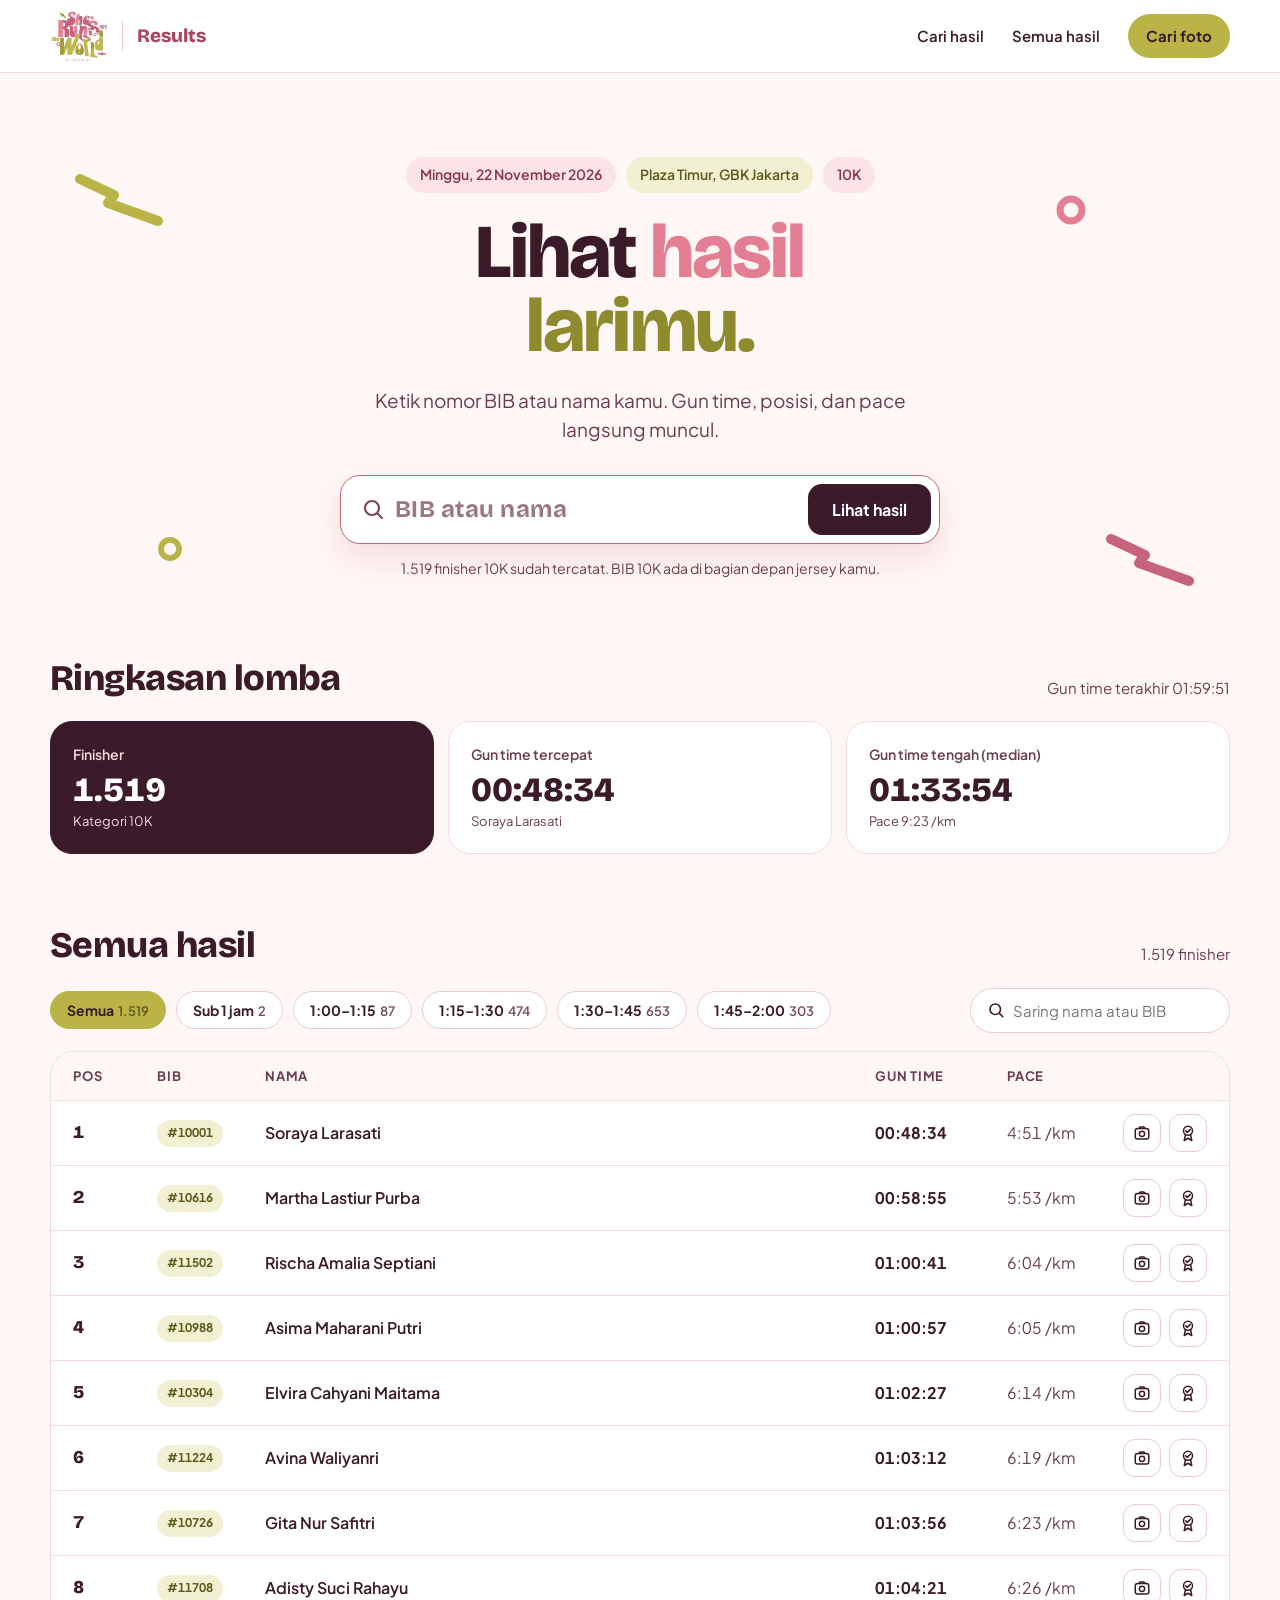
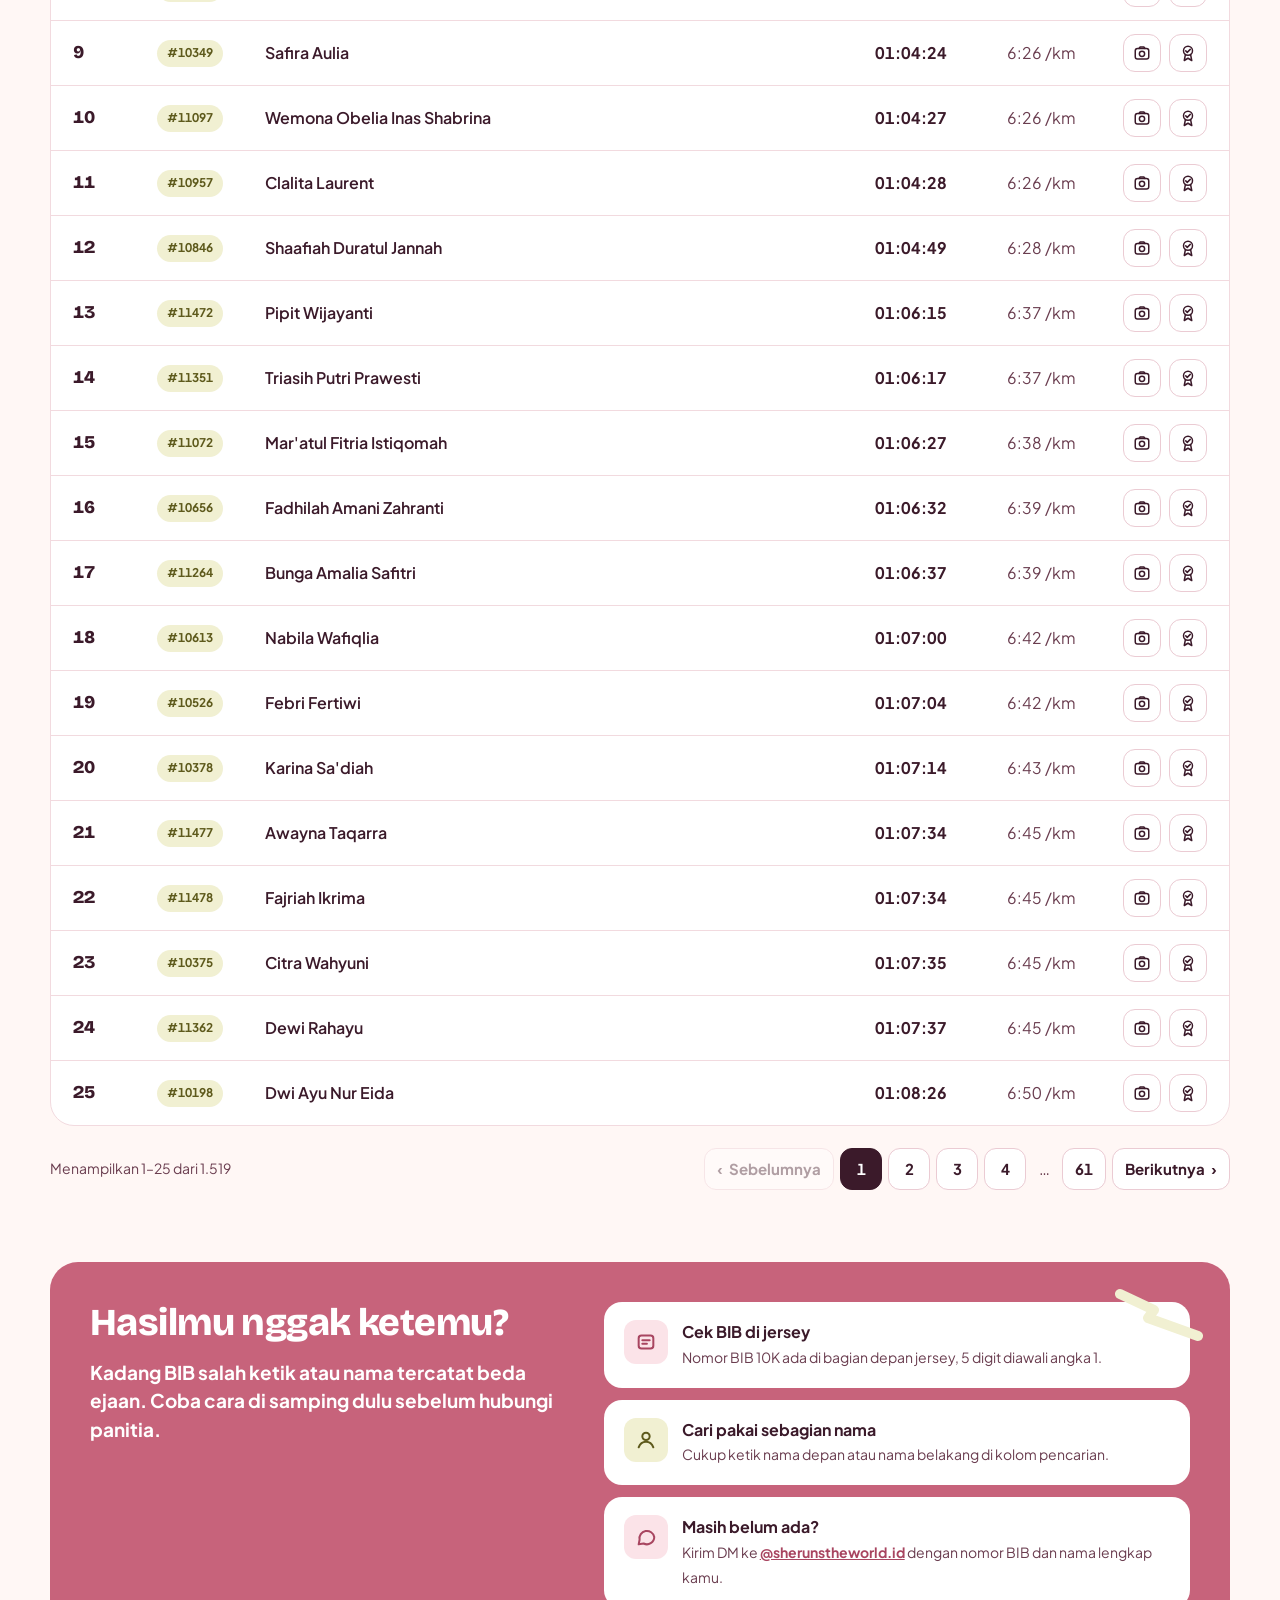
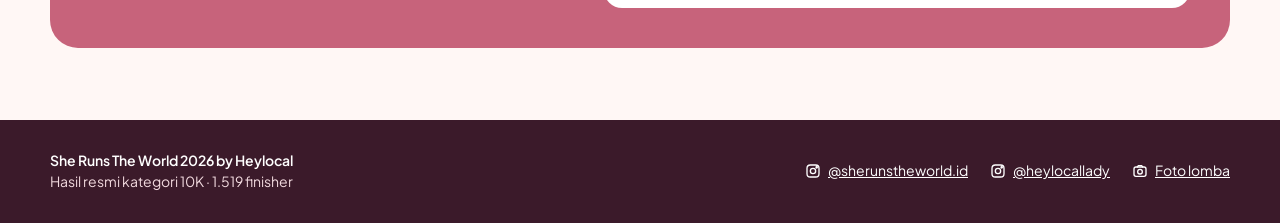
==== commit b11584b0: "Rename finish time labels to 'Gun time' Co-Authored-By: Claude Opus 5.5 <noreply@anthropic.com> Clau" ====
--- a/public/index.html
+++ b/public/index.html
@@ -4,11 +4,11 @@
 <meta charset="utf-8">
 <meta name="viewport" content="width=device-width, initial-scale=1">
 <title>Hasil Lomba She Runs The World 2026</title>
-<meta name="description" content="Hasil resmi She Runs The World 2026 kategori 10K. Cari waktu finish, posisi, pace, foto, dan unduh e-sertifikat pakai nomor BIB atau nama.">
+<meta name="description" content="Hasil resmi She Runs The World 2026 kategori 10K. Cari gun time, posisi, pace, foto, dan unduh e-sertifikat pakai nomor BIB atau nama.">
 <meta name="theme-color" content="#FFF7F5">
 <meta property="og:type" content="website">
 <meta property="og:title" content="Hasil Lomba She Runs The World 2026">
-<meta property="og:description" content="Cari waktu finish, posisi, pace, foto, dan e-sertifikat kamu pakai nomor BIB atau nama.">
+<meta property="og:description" content="Cari gun time, posisi, pace, foto, dan e-sertifikat kamu pakai nomor BIB atau nama.">
 <meta property="og:url" content="https://raceresult.sherunstheworld.id/">
 <meta property="og:image" content="https://raceresult.sherunstheworld.id/assets/logo.webp">
 <link rel="icon" type="image/webp" href="assets/logo.webp">
@@ -50,7 +50,7 @@
         <span class="pill pink" id="pill-cat">10K</span>
       </div>
       <h1>Lihat <span class="c-pink">hasil</span><br><span class="c-olive">larimu.</span></h1>
-      <p class="lead">Ketik nomor BIB atau nama kamu. Waktu finish, posisi, dan pace langsung muncul.</p>
+      <p class="lead">Ketik nomor BIB atau nama kamu. Gun time, posisi, dan pace langsung muncul.</p>
       <form class="search" id="search-form" role="search" novalidate>
         <svg aria-hidden="true" width="24" height="24" viewBox="0 0 24 24" fill="none" stroke="currentColor" stroke-width="2.2" stroke-linecap="round" stroke-linejoin="round"><circle cx="11" cy="11" r="7"/><path d="M21 21l-4.3-4.3"/></svg>
         <label for="q" class="sr-only">Nomor BIB atau nama</label>
@@ -72,11 +72,11 @@
 
   <section class="block wrap" id="semua" aria-labelledby="semua-h">
     <div class="sec-head"><h2 id="semua-h">Semua hasil</h2><p class="sec-sub" id="tcount"></p></div>
-    <div class="filters" id="filters" role="group" aria-label="Filter waktu finish">
+    <div class="filters" id="filters" role="group" aria-label="Filter gun time">
       <label class="tsearch"><svg aria-hidden="true" width="18" height="18" viewBox="0 0 24 24" fill="none" stroke="currentColor" stroke-width="2.2" stroke-linecap="round"><circle cx="11" cy="11" r="7"/><path d="M21 21l-4.3-4.3"/></svg><span class="sr-only">Saring tabel</span><input id="tq" type="search" placeholder="Saring nama atau BIB" autocomplete="off"></label>
     </div>
     <div class="table" role="table" aria-label="Hasil lomba">
-      <div class="trow head" role="row"><span role="columnheader">Pos</span><span role="columnheader">BIB</span><span role="columnheader">Nama</span><span role="columnheader">Waktu</span><span role="columnheader" class="pc">Pace</span><span role="columnheader" class="ft"><span class="sr-only">Foto</span></span></div>
+      <div class="trow head" role="row"><span role="columnheader">Pos</span><span role="columnheader">BIB</span><span role="columnheader">Nama</span><span role="columnheader">Gun time</span><span role="columnheader" class="pc">Pace</span><span role="columnheader" class="ft"><span class="sr-only">Foto</span></span></div>
       <div id="tbody"></div>
     </div>
     <div class="pager-wrap"><p id="shown" aria-live="polite"></p><nav class="pager" id="pager" aria-label="Halaman hasil"></nav></div>
